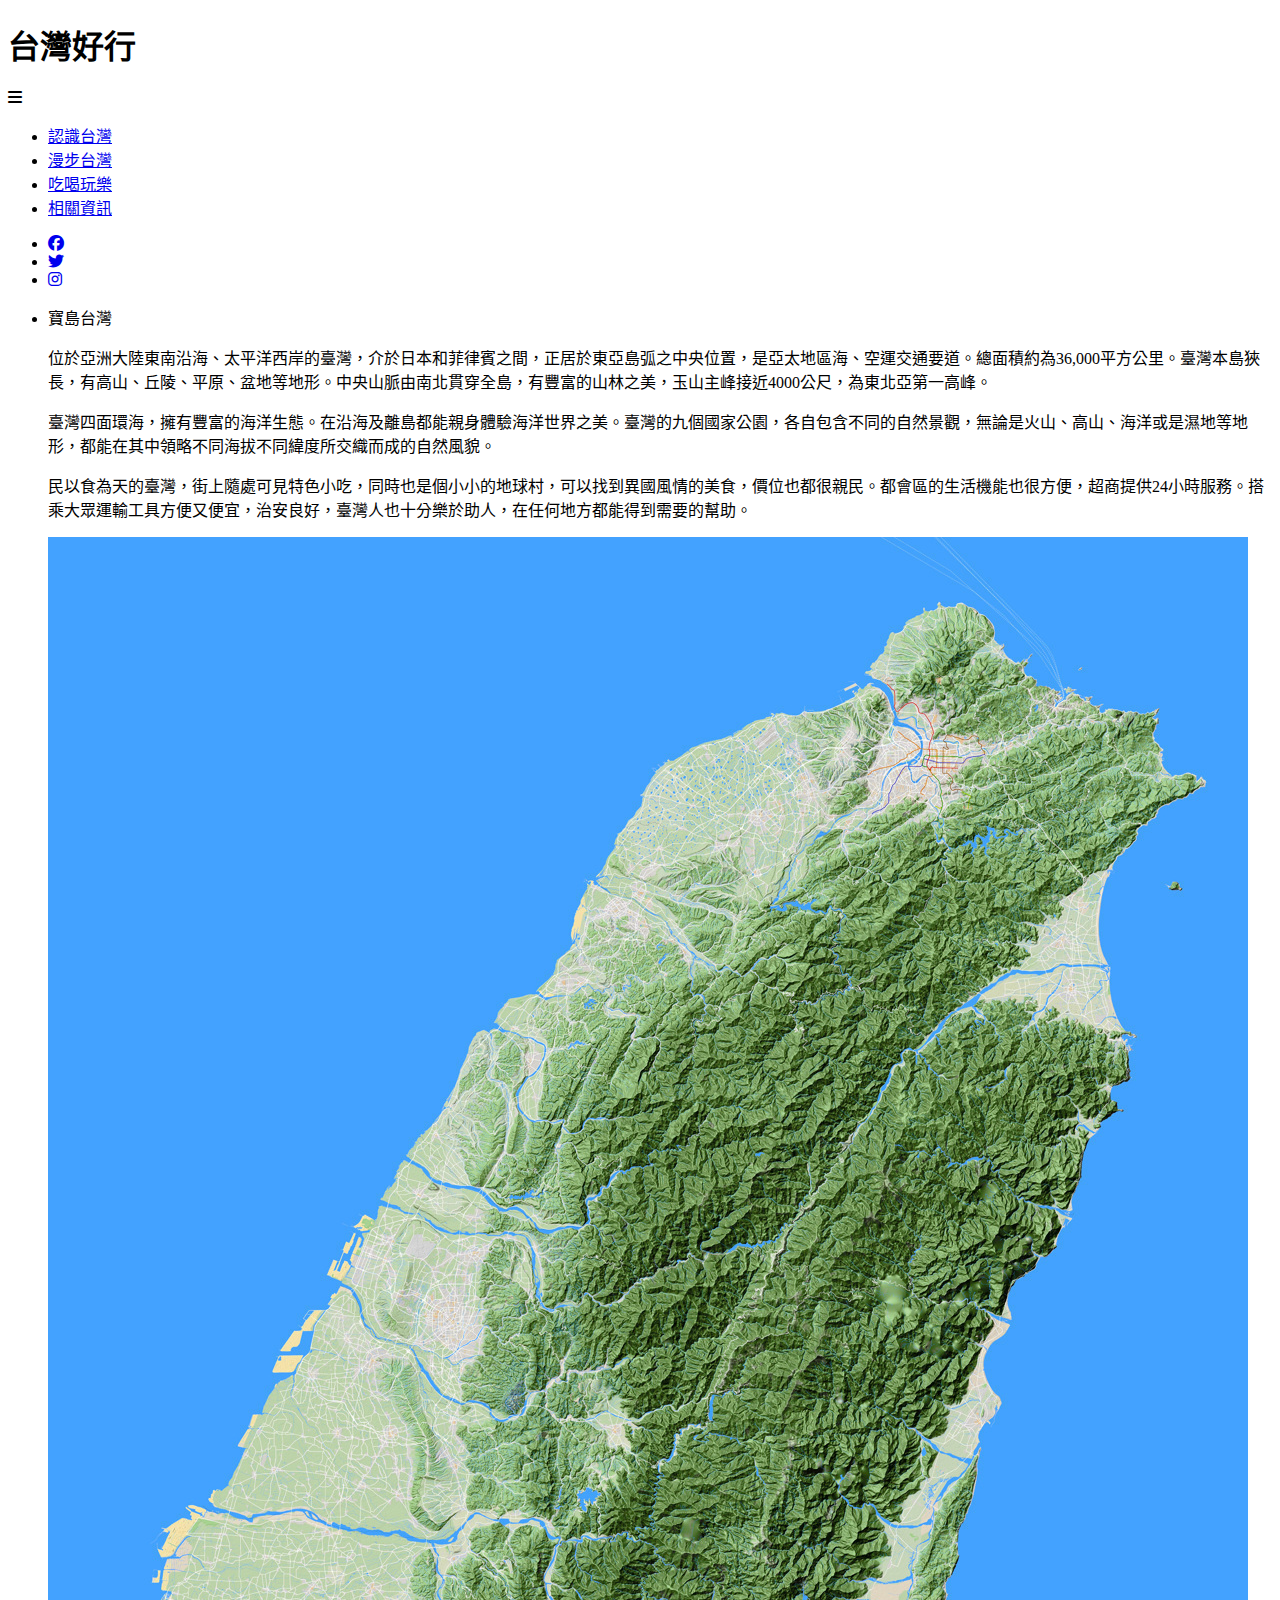
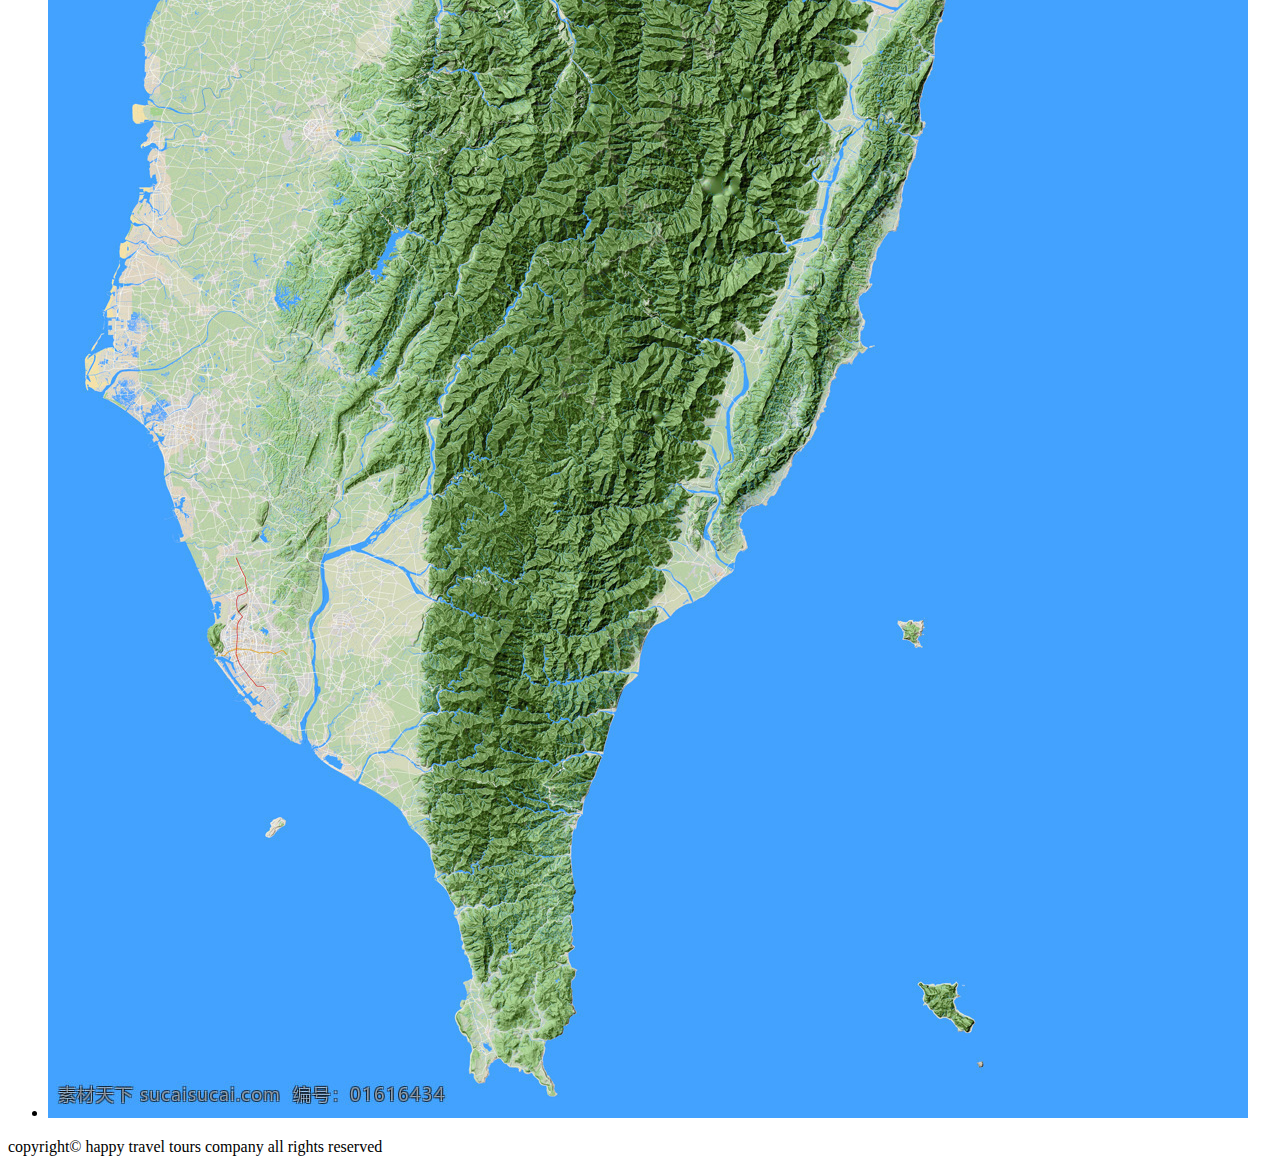
==== index.html @ ecb9a021 "commit" ====
<!DOCTYPE html>
<html lang="zh-TW">
<head>
    <meta charset="UTF-8">
    <link rel="stylesheet" href="https://cdnjs.cloudflare.com/ajax/libs/font-awesome/6.6.0/css/all.min.css"/> 
    <meta name="viewport" content="width=device-width, initial-scale=1.0"/>
    <link rel="stylesheet" href="./index.css"/>
    <title>台灣好行</title>
</head>
<body>
<!-- <div class="container">
    <div class="navbar-toggle" id="mobile-menu">
        <span class="bar"></span>
        <span class="bar"></span>
        <span class="bar"></span>
    </div> -->
    <nav>
        <h1 class="title">台灣好行</h1>
        <i class="fa-solid fa-bars"></i>
        <div class="navbar-toggle" id="mobile-menu">
        <!-- <span class="bar">認識台灣</span>
        <span class="bar">漫步台灣</span>
        <span class="bar">吃喝玩樂</span>
        <span class="bar">相關資訊</span> -->
        </div>
        <ul class="menu">
            <li><a href="./index.html">認識台灣</a></li>
            <li><a href="./trip.html">漫步台灣</a></li>
            <li><a href="./drinks&foods.html">吃喝玩樂</a></li>
            <li><a href="./more_informations.html">相關資訊</a></li>
        </ul> 
        <ul class="nav-icons">
            <li><a href="https://www.twitter.com" class="nav-icon">
                    <i class="fab fa-facebook"></i>
                </a>
            </li>
            <li><a href="https://www.twitter.com" class="nav-icon">
                    <i class="fab fa-twitter"></i>
                </a>
            </li>
            <li><a href="https://www.instagram.com" class="nav-icon">
                <i class="fa-brands fa-instagram"></i>
                </a>
            </li>
        </ul>
    </nav>
    <main class="text_box">
        <section class="index-container">
            <ul class="index-list">
                <li class="index-item">
                    <span class="index-title">寶島台灣</span>                    
                    <p class="index-text">位於亞洲大陸東南沿海、太平洋西岸的臺灣，介於日本和菲律賓之間，正居於東亞島弧之中央位置，是亞太地區海、空運交通要道。總面積約為36,000平方公里。臺灣本島狹長，有高山、丘陵、平原、盆地等地形。中央山脈由南北貫穿全島，有豐富的山林之美，玉山主峰接近4000公尺，為東北亞第一高峰。
                    <p class="index-text">臺灣四面環海，擁有豐富的海洋生態。在沿海及離島都能親身體驗海洋世界之美。臺灣的九個國家公園，各自包含不同的自然景觀，無論是火山、高山、海洋或是濕地等地形，都能在其中領略不同海拔不同緯度所交織而成的自然風貌。
                    <p class="index-text">民以食為天的臺灣，街上隨處可見特色小吃，同時也是個小小的地球村，可以找到異國風情的美食，價位也都很親民。都會區的生活機能也很方便，超商提供24小時服務。搭乘大眾運輸工具方便又便宜，治安良好，臺灣人也十分樂於助人，在任何地方都能得到需要的幫助。
                    </p>
                </li>
                <li class="index-photos">
                    <img alt="" class="index-photo" src="./images/taiwan.jpg" title="index-photo"/>
                </li>
                <!-- <li class="no2">
                    <!-- <span class="box_title"></span>
                    <img alt="" class="box_photos" src="" title="">
                    <p class="p_box">         
                    </p>
                </li>
                <li class="no3">
                    <span class="box_title"></span>
                    <img alt="" class="box_photos" src="" title="">
                    <p class="p_box">   
                    </p>
                </li>
                <li class="no4">
                    <span class="box_title"></span>
                    <img alt="" class="box_photos" src="" title="">
                    <p class="p_box">
                    </p>
                </li>
                <li class="no5">
                    <span class="box_title"></span>
                    <img alt="" class="box_photos" src="" title="">
                    <p class="p_box">
                    </p>
                </li>
                <li class="no6">
                    <span class="box_title"></span>
                    <img alt="" class="box_photos" src="" title="">
                    <p class="p_box">
                    </p>
                </li> -->
            </ul>
        </section>
    </main>
</div>
<script src="./index.js"></script>
</body>
<!-- <footer>
    <a class="button" href="./index.html">回到頁首</a>
    <p>歡迎提供意見</p>
</footer> -->
<footer class="section footer">
    <!-- <ul class="footer-links">
        <li>
            <a href="#home" class="footer-link">home</a>
        </li>
        <li>
            <a href="#about" class="footer-link">about</a>
        </li>
        <li>
            <a href="#services" class="footer-link">services</a>
        </li>
        <li>
            <a href="#tours" class="footer-link">tours</a>
    </ul> -->
    <!-- <ul class="footer-icons">
        <li>
            <a href="https://www.facebook.com" class="footer-icon">
                <i class="fab fa-facebook"></i>
            </a>
        </li>
        <li>
            <a href="https://www.twitter.com" class="footer-icon">
                <i class="fab fa-twitter"></i>
            </a>
        </li>
        <li>
            <a href="https://www.instagram.com" class="footer-icon">
                <i class="fa-brands fa-instagram"></i>
            </a>
        </li>
    </ul> -->
    <p class="copyright">copyright&copy; happy travel tours company <span id="date"></span>
        all rights reserved</p>
</footer>
</html>
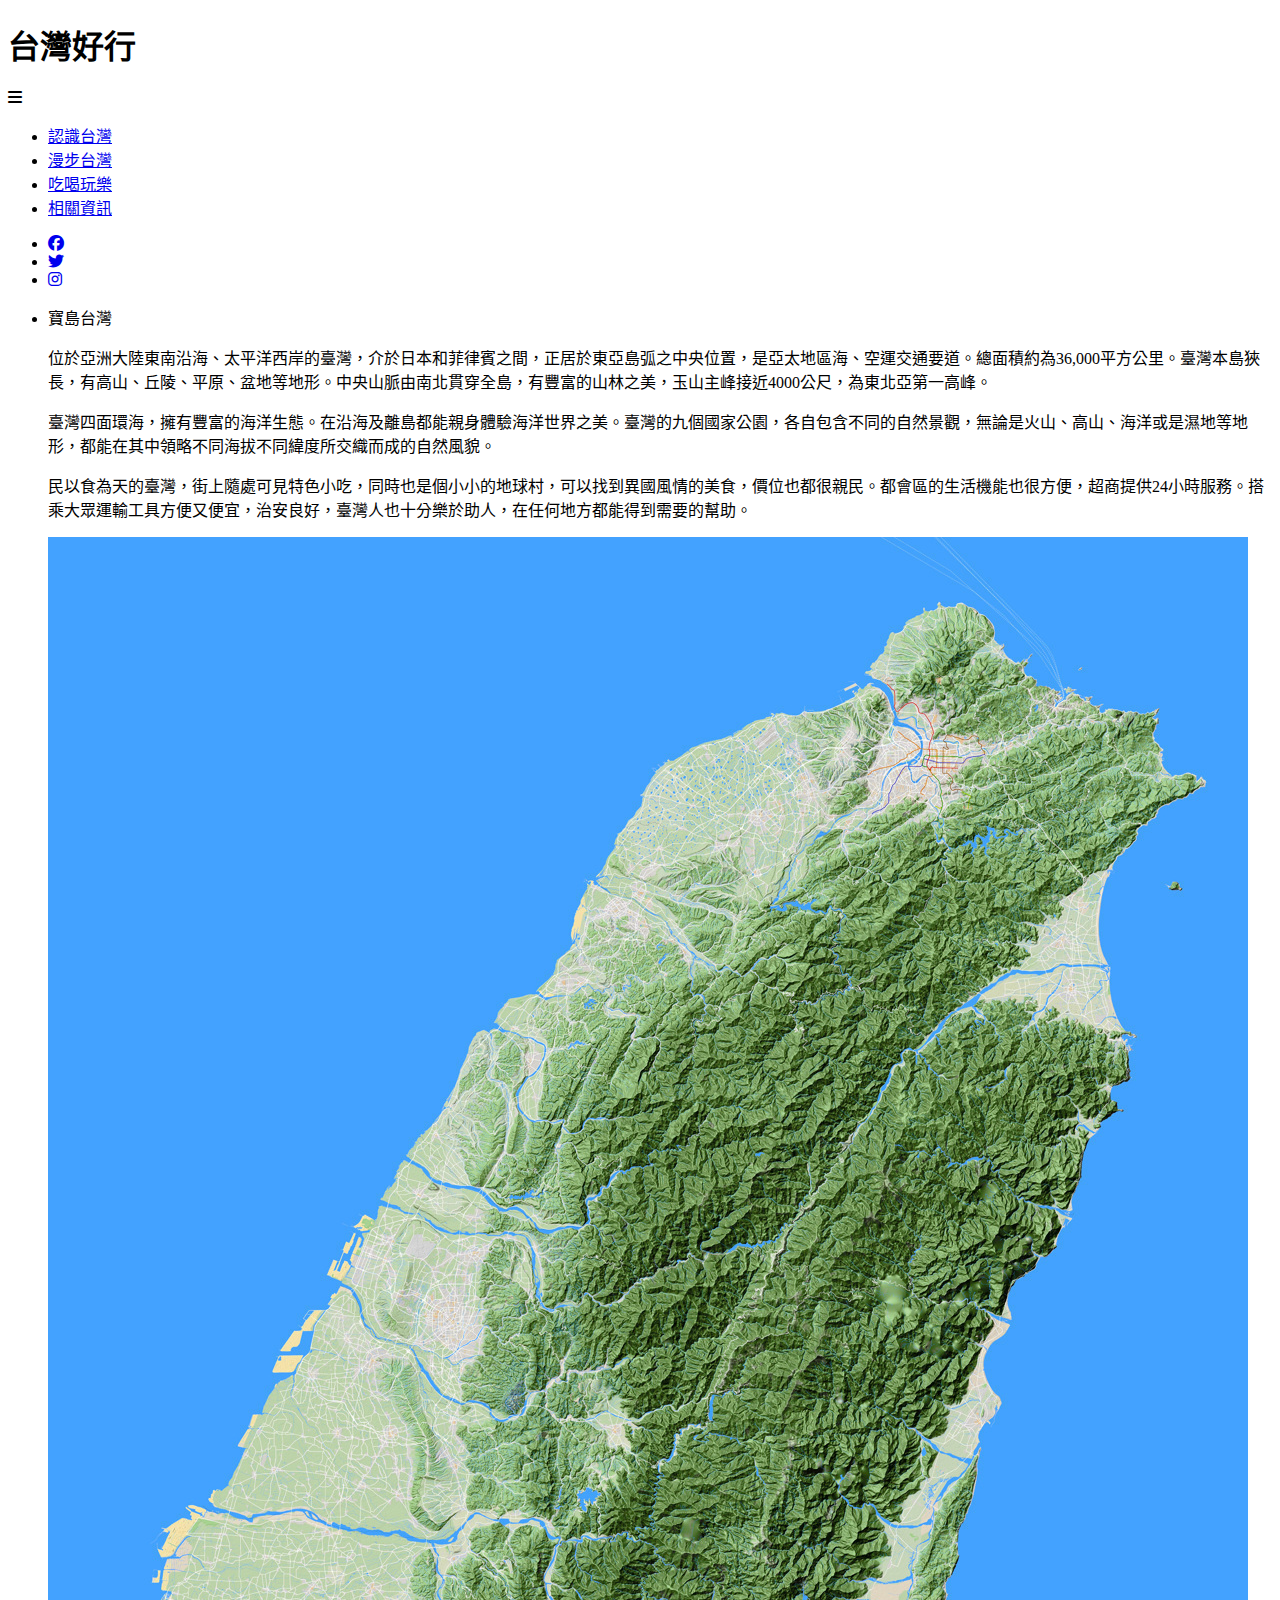
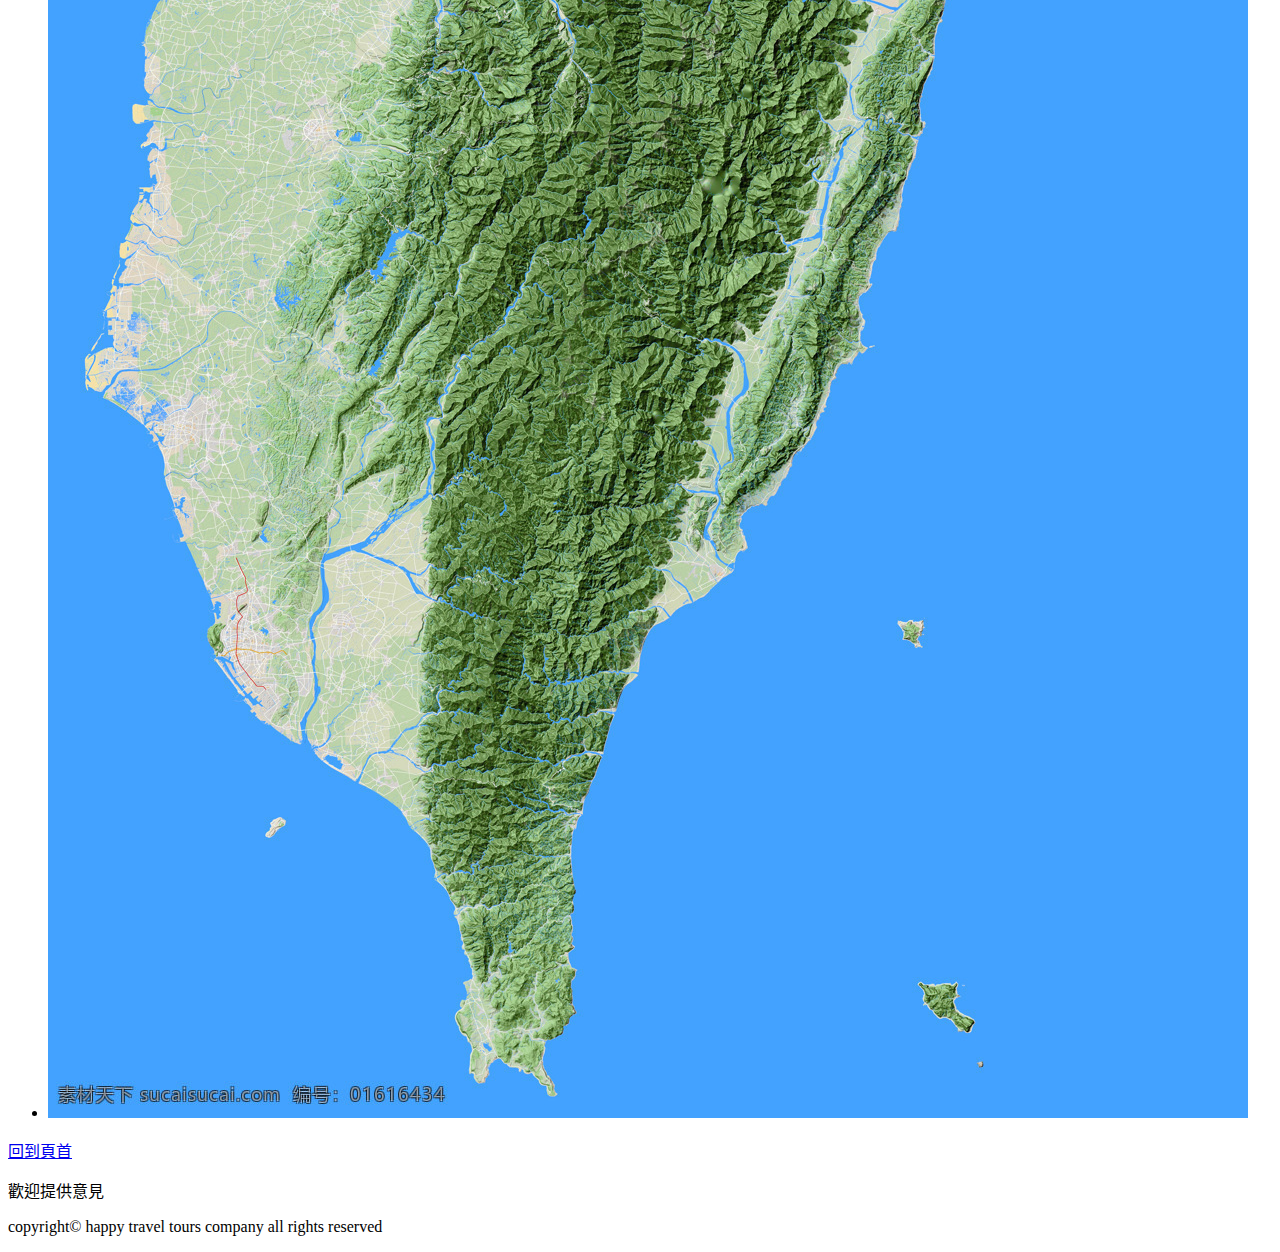
==== commit 606da1c6: "update food and drinks" ====
--- a/index.html
+++ b/index.html
@@ -57,7 +57,6 @@
                 <li class="index-photos">
                     <img alt="" class="index-photo" src="./images/taiwan.jpg" title="index-photo"/>
                 </li>
-                <!-- <li class="no2">
                     <!-- <span class="box_title"></span>
                     <img alt="" class="box_photos" src="" title="">
                     <p class="p_box">         
@@ -91,12 +90,11 @@
         </section>
     </main>
 </div>
-<script src="./index.js"></script>
 </body>
-<!-- <footer>
+<footer>
     <a class="button" href="./index.html">回到頁首</a>
     <p>歡迎提供意見</p>
-</footer> -->
+</footer>
 <footer class="section footer">
     <!-- <ul class="footer-links">
         <li>
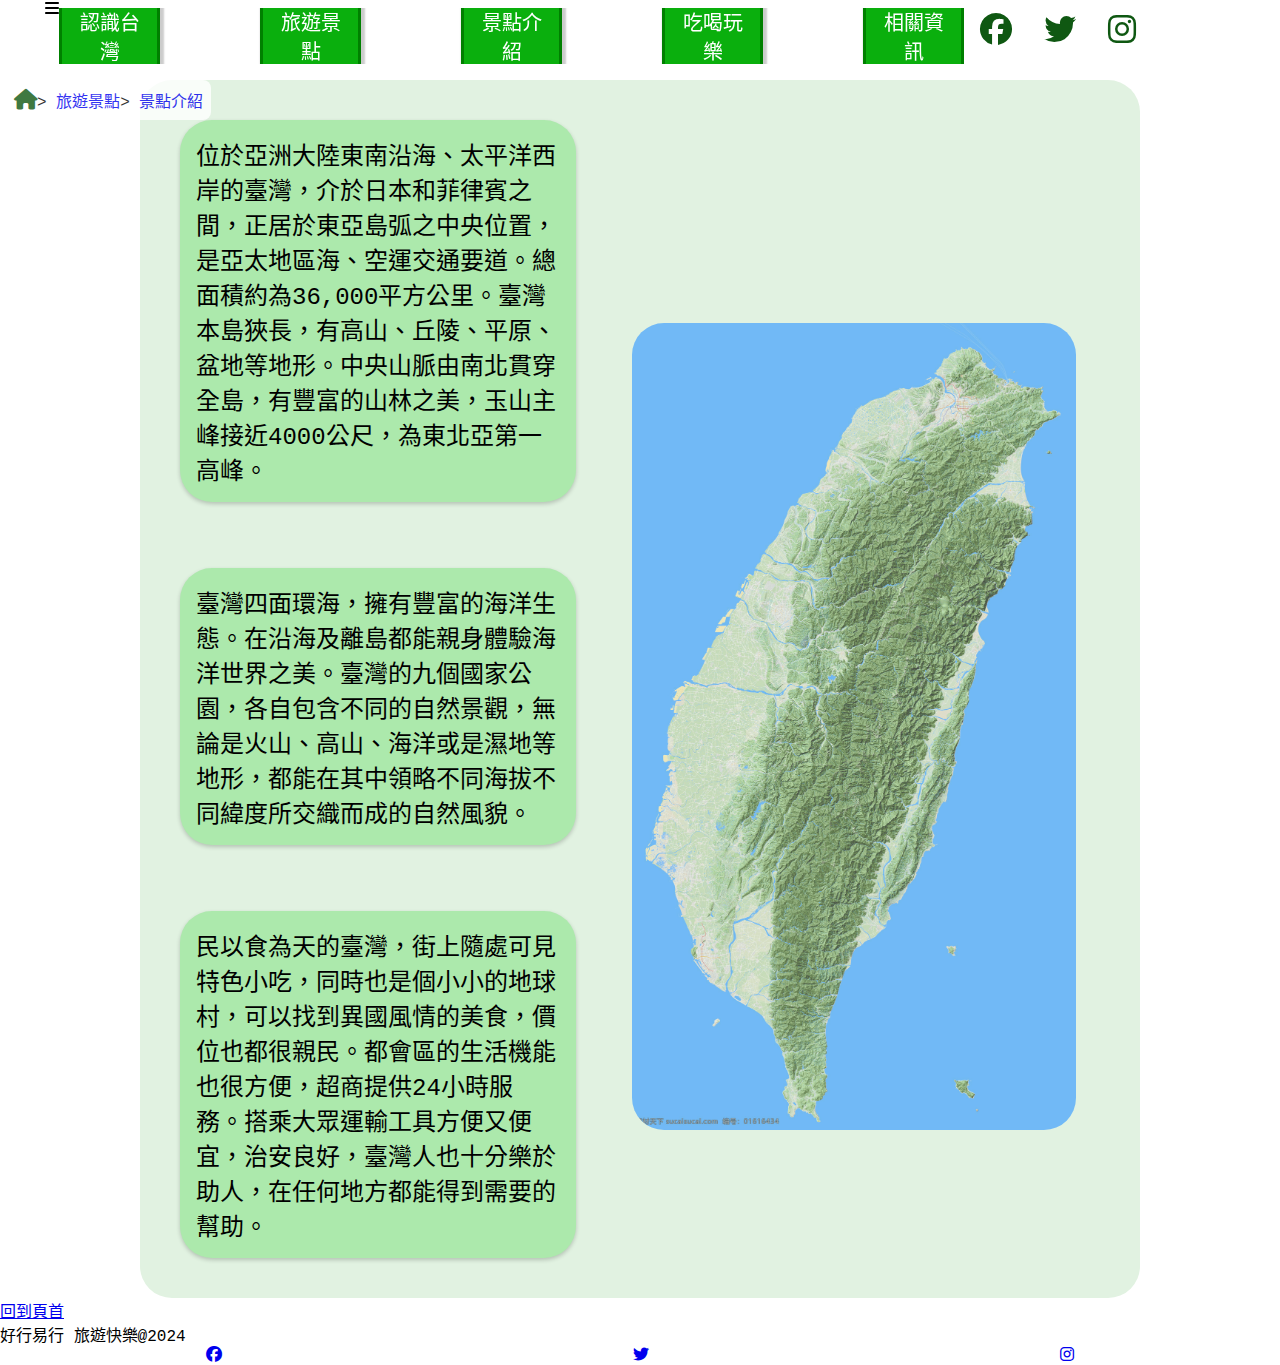
==== commit 9fb68202: "del old index.html and change home.html to index.html" ====
--- a/index.html
+++ b/index.html
@@ -4,12 +4,23 @@
     <meta charset="UTF-8">
     <link rel="stylesheet" href="https://cdnjs.cloudflare.com/ajax/libs/font-awesome/6.6.0/css/all.min.css"/> 
     <meta name="viewport" content="width=device-width, initial-scale=1.0"/>
-    <link rel="stylesheet" href="./index.css"/>
+    <link rel="stylesheet" href="./styles.css"/>
     <title>台灣好行</title>
 </head>
 <body>
-<!-- <div class="container">
-    <div class="navbar-toggle" id="mobile-menu">
+    <div class="small-nav">
+        <ul class="breadcrumb">
+            <a href="./home.html"><i class="fa-solid fa-house"></i></a>
+            <li class="breadcrumb-item">
+                <a href="./trip-info.html">旅遊景點</a>
+            </li>
+            <li class="breadcrumb-item">
+                <a href="./trip.html">景點介紹</a>
+            </li>
+        </ul>
+        </div>
+<div class="container">
+    <!-- <div class="navbar-toggle" id="mobile-menu">
         <span class="bar"></span>
         <span class="bar"></span>
         <span class="bar"></span>
@@ -17,15 +28,16 @@
     <nav>
         <h1 class="title">台灣好行</h1>
         <i class="fa-solid fa-bars"></i>
-        <div class="navbar-toggle" id="mobile-menu">
-        <!-- <span class="bar">認識台灣</span>
+        <!-- <div class="navbar-toggle" id="mobile-menu">
+        <span class="bar">認識台灣</span>
         <span class="bar">漫步台灣</span>
         <span class="bar">吃喝玩樂</span>
-        <span class="bar">相關資訊</span> -->
-        </div>
+        <span class="bar">相關資訊</span>
+        </div> -->
         <ul class="menu">
-            <li><a href="./index.html">認識台灣</a></li>
-            <li><a href="./trip.html">漫步台灣</a></li>
+            <li><a href="./home.html">認識台灣</a></li>
+            <li><a href="./trip-info.html">旅遊景點</a></li>
+            <li><a href="./trip.html">景點介紹</a></li>
             <li><a href="./drinks&foods.html">吃喝玩樂</a></li>
             <li><a href="./more_informations.html">相關資訊</a></li>
         </ul> 
@@ -48,68 +60,23 @@
         <section class="index-container">
             <ul class="index-list">
                 <li class="index-item">
-                    <span class="index-title">寶島台灣</span>                    
-                    <p class="index-text">位於亞洲大陸東南沿海、太平洋西岸的臺灣，介於日本和菲律賓之間，正居於東亞島弧之中央位置，是亞太地區海、空運交通要道。總面積約為36,000平方公里。臺灣本島狹長，有高山、丘陵、平原、盆地等地形。中央山脈由南北貫穿全島，有豐富的山林之美，玉山主峰接近4000公尺，為東北亞第一高峰。
-                    <p class="index-text">臺灣四面環海，擁有豐富的海洋生態。在沿海及離島都能親身體驗海洋世界之美。臺灣的九個國家公園，各自包含不同的自然景觀，無論是火山、高山、海洋或是濕地等地形，都能在其中領略不同海拔不同緯度所交織而成的自然風貌。
+                    <!-- <span class="index-title">寶島台灣</span>      -->
+                    <p class="index-text">位於亞洲大陸東南沿海、太平洋西岸的臺灣，介於日本和菲律賓之間，正居於東亞島弧之中央位置，是亞太地區海、空運交通要道。總面積約為36,000平方公里。臺灣本島狹長，有高山、丘陵、平原、盆地等地形。中央山脈由南北貫穿全島，有豐富的山林之美，玉山主峰接近4000公尺，為東北亞第一高峰。</p><br>
+                    <p class="index-text">臺灣四面環海，擁有豐富的海洋生態。在沿海及離島都能親身體驗海洋世界之美。臺灣的九個國家公園，各自包含不同的自然景觀，無論是火山、高山、海洋或是濕地等地形，都能在其中領略不同海拔不同緯度所交織而成的自然風貌。</p><br>
                     <p class="index-text">民以食為天的臺灣，街上隨處可見特色小吃，同時也是個小小的地球村，可以找到異國風情的美食，價位也都很親民。都會區的生活機能也很方便，超商提供24小時服務。搭乘大眾運輸工具方便又便宜，治安良好，臺灣人也十分樂於助人，在任何地方都能得到需要的幫助。
                     </p>
                 </li>
                 <li class="index-photos">
-                    <img alt="" class="index-photo" src="./images/taiwan.jpg" title="index-photo"/>
+                        <img src="./images/taiwan.jpg" alt="index-photo" class="index-photo">
                 </li>
-                    <!-- <span class="box_title"></span>
-                    <img alt="" class="box_photos" src="" title="">
-                    <p class="p_box">         
-                    </p>
-                </li>
-                <li class="no3">
-                    <span class="box_title"></span>
-                    <img alt="" class="box_photos" src="" title="">
-                    <p class="p_box">   
-                    </p>
-                </li>
-                <li class="no4">
-                    <span class="box_title"></span>
-                    <img alt="" class="box_photos" src="" title="">
-                    <p class="p_box">
-                    </p>
-                </li>
-                <li class="no5">
-                    <span class="box_title"></span>
-                    <img alt="" class="box_photos" src="" title="">
-                    <p class="p_box">
-                    </p>
-                </li>
-                <li class="no6">
-                    <span class="box_title"></span>
-                    <img alt="" class="box_photos" src="" title="">
-                    <p class="p_box">
-                    </p>
-                </li> -->
             </ul>
         </section>
     </main>
 </div>
-</body>
 <footer>
-    <a class="button" href="./index.html">回到頁首</a>
-    <p>歡迎提供意見</p>
-</footer>
-<footer class="section footer">
-    <!-- <ul class="footer-links">
-        <li>
-            <a href="#home" class="footer-link">home</a>
-        </li>
-        <li>
-            <a href="#about" class="footer-link">about</a>
-        </li>
-        <li>
-            <a href="#services" class="footer-link">services</a>
-        </li>
-        <li>
-            <a href="#tours" class="footer-link">tours</a>
-    </ul> -->
-    <!-- <ul class="footer-icons">
+    <a class="button" href="./home.html">回到頁首</a>
+    <p>好行易行 旅遊快樂@2024</p>
+    <ul class="footer-icons">
         <li>
             <a href="https://www.facebook.com" class="footer-icon">
                 <i class="fab fa-facebook"></i>
@@ -125,8 +92,7 @@
                 <i class="fa-brands fa-instagram"></i>
             </a>
         </li>
-    </ul> -->
-    <p class="copyright">copyright&copy; happy travel tours company <span id="date"></span>
-        all rights reserved</p>
+    </ul>
 </footer>
+</body>
 </html>--- a/styles.css
+++ b/styles.css
@@ -0,0 +1,560 @@
+:root{
+    /* theme */
+        /* light shade */
+            --clr-primary-1:#d9ffd9;
+            --clr-primary-2:#7df87f;
+            --clr-primary-3:#3eea41;
+            --clr-primary-4:#0aaf0d;
+            /* main color */
+            --clr-primary-5:#0aaf0d;
+            /* dark shade */
+            --clr-primary-6: #13c316;
+            --clr-primary-7: #0c890f;
+            --clr-primary-8: #0f6c11;
+            --clr-primary-9 :#0f5812;
+            --clr-primary-10:#023105;
+            --visited-link-color: purple;
+            --visited-link-color: rgb(201, 9, 201);
+            /* control text */
+            --spacing: 0.25rem;
+}
+
+* {
+    padding: 0;
+    margin: 0 auto;
+    box-sizing: border-box;
+    font-family: 'Courier New', Courier, monospace;
+    /* border:3px solid darkred; */
+}
+
+body {
+    padding-top: 5rem;
+    background-image: url(https://pic.616pic.com/bg_w1180/00/00/44/AWmPutVSXZ.jpg!/fw/1120);
+    background-size: cover;
+    background-position: center;
+    background-attachment: fixed;
+}
+
+.container {
+    max-width: 1200px;
+}
+
+h1{
+    /* display:inline-block; */
+    width:4rem;
+    font-size: 1rem;
+    /* text-align: center; */
+    padding:5px 0 0 0;
+    /* display:inline-table; */
+    /* padding-right: 100px;
+    padding-left: 100px; */
+    /* border-radius: 10px; */
+}
+
+nav {
+    /* background: rgb(239, 166, 239); */
+    background-image: url(https://ppt-cdn.hrxz.com/d/file/04201910/1-150H4154K0m3h2y0uejy0139634.jpg);
+    background-repeat: repeat-x;
+    display: flex;
+    position: fixed;
+    width: 100%;
+    height:4rem;
+    top: 0;
+    left:0;
+    z-index: 1000;
+}
+
+.nav-links {
+    /* display: flex; */
+    margin-right: 8rem;
+    align-items: center;
+    text-decoration: none;
+    list-style-type: none;
+    
+}
+
+.nav-link {
+    margin: 1rem;
+    color: var(--clr-primary-9);
+    text-align: center;
+    justify-content: center;
+    align-items: center;
+}
+
+.nav-link:hover {
+    color: var(--clr-primary-5);
+}
+
+.logo {
+    font-size: 2rem;
+    color: var(--clr-primary-9);
+}
+
+.nav-icons{
+font-size: 2rem;
+display:flex;
+margin-right: 8rem;
+align-items: center;
+text-decoration: none;
+list-style-type: none;
+}
+.nav-icon{
+    margin:1rem;
+    color:var(--clr-primary-9);
+}
+.nav-icon:hover{
+    color:var(--clr-primary-5);
+}
+
+@media screen and (max-width: 992px) {
+    .menu {
+        flex-direction: column;
+    }
+    
+    .menu li{
+        font-size: 0.5rem;
+    }
+
+    .mobile-menu {
+        display: active;
+}
+}
+.menu {
+    margin-top: 8px;
+    list-style-type: none;
+    display: flex;
+    align-content: space-between;
+    width: 100%; 
+    overflow: hidden;
+    gap: 100px;
+    text-align: center;
+    justify-content: center;
+    align-items: center;
+}
+
+.menu a {
+    display: block;
+    font-size: 20px;
+    text-decoration: none;
+    padding: 10px;
+    background-color:var(--clr-primary-5);
+    color: white;
+    border-radius: 10px;
+    box-shadow: 2px 2px 2px 2px rgba(0, 0, 0, 0.2);
+    border: 3px green solid;
+}
+
+.menu a:hover {
+    background:var(white);
+    border: 3px var(--clr-primary-9) dotted;
+    color:black;
+    box-shadow: 2px 2px 2px 1px rgba(0, 0, 0, 0.2);
+}
+/* index */
+.index-title{
+    font-size: 2rem;
+    display: flex;
+    align-items: center;
+    justify-content: center;
+    text-align: center;
+    font-weight: bold;
+    color:black;
+}
+
+.index-photo{
+    margin-top: 5rem;
+    max-width: 100%;
+    border-radius: 90px;
+    opacity: 0.7;
+    filter: blur(0.5px);
+}
+
+.index-text{
+    font-size: 1.5rem;
+    box-shadow: 0 2px 4px rgba(0, 0, 0, 0.2);
+    background: rgb(223, 247, 188);
+    border-radius: 1rem;
+    margin:1.5rem 1.5rem;
+    padding: 1rem;
+
+}
+
+.index-list{
+    display:grid;
+    grid-template-columns: 1fr 1fr;
+    grid-gap: 1rem;
+    list-style: none;
+    padding: 0;
+    margin: 0;
+}
+
+.logo1{
+        /*position:relative;
+        */position:fixed;
+        background-color: yellow;
+        background-image: url();
+        width:4rem;
+        height: 4rem;
+        border-radius: 2rem;
+        box-shadow: 0 0 10px rgba(0,0,0,0.3);
+        z-index:9999;
+        margin-left: 4em;
+}
+
+h1{
+color:transparent;
+}
+
+/* drinks&foods */
+.drinks-foods-containers {
+    max-width: 1100px;
+    margin: 0 auto;
+    padding: 70px 60px;
+    /*background-color: rgba(231, 237, 122, 0.8);
+    /* border: var(--clr-primary-8) 3px solid; */
+    border-radius: 10px;
+}
+
+.drinks-foods-containers::before{
+    content: '';
+    position: absolute;
+    top: 0;
+    left: 0;
+    width: 100%;
+    height: 100%;
+    background-image: url(./images/bg-chingtienkang.jpg);
+    box-shadow: 2px 2px 2px 2px rgba(0, 0, 0, 0.2);
+    background-size: cover;
+    background-repeat: repeat-y;
+    backdrop-filter: blur(10px);
+    z-index: 1;
+    opacity: 0.4;
+}
+.drink-foods-container {
+    position: relative;
+    display: grid;
+    grid-template-columns: repeat(auto-fit, minmax(300px, 1fr));
+    gap: 20px;
+    z-index: 2;
+}
+
+.drink-foods-container li {
+    background-color: rgb(234, 248, 214);
+    padding: 20px;
+    border-radius: 20px;
+    text-align: center;
+}
+
+.box_photos {
+    border-radius: 10px;
+    max-width: 50%;
+    border-radius: 10px;
+    margin-bottom: 15px;
+    box-shadow: 2px 2px 2px 2px rgba(0, 0, 0, 0.2);
+}
+
+.box_title{
+    font-size: 1.6rem;
+    font-weight: bold;
+    background-color: var(--clr-primary-3);
+    border-radius: 30px;
+    padding: 10px;
+    margin-bottom: 15px;
+    box-shadow: 2px 2px 2px 2px rgba(0, 0, 0, 0.2);
+    display:inline-block;
+    justify-content: center;
+    align-items: center;
+}
+
+.no1,.no2,.no3,.no4,.no5,p{
+    p {
+        font-size: 1.2rem;
+        line-height: 1.6;
+        text-align: left;
+        padding:2rem;
+    }
+}
+.no1,.no2,.no3,.no4,.no5{
+    margin:1rem;
+    box-shadow: 3px 3px 10px 0px rgba(0, 0, 0, 0.2);
+}
+
+.items{
+    text-align: center;
+}
+/* breadcrumb */
+.small-nav{
+    margin-left:6px;
+}
+.fa-house{
+    color:var(--clr-primary-9);
+    font-size:1.3rem;
+}
+.breadcrumb-item::before{
+    content:">";
+}
+
+.breadcrumb{
+    display:flex;
+    align-items: center;
+    background-color: white;
+    margin: 0;
+    padding:0.5rem;
+    position: fixed;
+    border-radius: 0.5rem;
+    opacity: 0.8;
+    z-index: 1000;
+}
+
+.breadcrumb a{
+    text-decoration: none;
+}
+
+.breadcrumb a:hover{
+    background-color: #c62ded;
+    background-color: #3eea41;
+    border-radius: 0.6rem;
+    transition: 1s ease-in-out;
+    -webkit-box-reflect: below 1rem linear-gradient(to bottom, rgba(0,0,0,0.0), rgba(0,0,0,0.4));
+}
+
+.breadcrumb a:visited {
+    color:var(--visited-link-color);
+}
+
+@media screen and (max-width: 768px) {
+    .fa-house,.breadcrumb,h1{
+        display:none;
+    }
+}
+
+.section footer{
+    font-size: 1rem;
+    text-align: center;
+    background-color: var(--clr-primary-1);
+}
+.footer-icons{
+    display:flex;
+    justify-content: center;
+    align-items: center;
+    text-decoration: none;
+    list-style-type: none;
+}
+/* global css above */
+
+/* home.html */
+.text_box{
+    width:1000px;
+}
+
+.index-container{
+    display:flex;
+    justify-content: space-between;
+    background-color: #e1f2e1;
+    border-radius: 2rem;
+}
+
+.index-list {
+    display: flex;
+    align-items: center;
+    justify-content: space-between;
+    list-style: none;
+    padding: 0;
+    margin: 0;
+}
+
+.index-item {
+    flex: 1; 
+    margin:1rem;
+}
+
+.index-photos {
+    flex: 1; 
+    text-align: center;
+    margin-right:4rem;
+}
+.index-photo {
+    max-width: 100%; 
+    height: auto;
+    border-radius: 2rem;
+    opacity: 0.7;
+    filter: blur(0.5px);
+}
+
+.index-text{
+    padding: 1rem;
+    border-radius: 2rem;
+    background-color: #ace9ac;
+}
+
+.index-text p::before{
+    content: "  ";
+}
+
+/* trip */
+.grid-container {
+    background-color: white;
+    display: grid;
+    grid-template-columns: repeat(3, 1fr);
+    gap: 0.3rem;
+    border:solid 0.3rem white;
+    border-radius: 2rem;
+    /* justify-content: center; */
+    /* margin:8rem; */
+    overflow: hidden;
+    box-shadow: 0 0 0 0.2 black;
+    
+}
+
+.grid-item {
+    width: 100%;
+    height: 100%;
+    display: flex;
+    justify-content: center;
+    align-items: center;
+    overflow: hidden;
+    position: relative;
+}
+
+.grid-item img {
+    width: 100%;
+    height: 100%;
+    object-fit: cover;
+    transition: transform 0.3s ease;
+    opacity: 0.7;
+}
+
+.grid-item:hover img {
+    transform: scale(1.1);
+    opacity: 1.0;
+}
+
+.empty-top{
+    /* background-color: #a0e6a2; */
+    background-color: var(--clr-primary-4);
+}
+.empty-middle{
+    background-color: var(--clr-primary-4);
+}
+.empty-bottom{
+    background-color: var(--clr-primary-4);
+}
+.sodoku-text{
+    font-size: 1.3rem;
+    text-align: center;
+    justify-content: center;
+    align-items: center;
+    color: white;
+    font-weight: bold;
+}
+
+.sodoku-text-special{
+    color:white;
+    font-size: 1.5rem;
+    font-weight: bold;
+    text-align: center;
+    justify-content: center;
+    align-items: center;
+    -webkit-box-reflect: below 0.1rem linear-gradient(to bottom, rgba(0,0,0,0.0), rgba(0,0,0,0.3));
+}
+.speacial-container{
+    width:100%;
+    background-image: url(./images/bg-star.gif);
+    z-index: 800;
+}
+
+@media(max-width: 768px){
+    .grid-container {
+        grid-template-columns: repeat(1, 1fr);
+    }
+    .trip-item {
+        flex-direction: column;
+}
+}
+/* trip-info */
+/* trip below*/
+/* 由九份->花蓮->高雄佛光山->嘉義阿里山 */
+.trips-container {
+    margin-top: 2.8rem;
+    display: flex;
+    /* flex-wrap: wrap; */
+    justify-content: center;
+    align-items: center;
+    flex-direction: column;
+}
+.trip-item {
+    /* scroll-margin-top: 6rem;  */
+    display: flex;
+    flex-direction: row;
+    width: 100%;
+    margin-bottom: 4rem;
+    scroll-margin-top: 7rem;
+    font-size:1.1rem;
+    line-height: 1.5;
+}
+.trip-photos {
+    flex: 1;
+    background-color: #f0f0f0;
+    min-height: 4rem; 
+    padding: 1rem; 
+}
+.trip-photos img {
+    width: 100%;
+    height: auto;
+    display: flex;
+    justify-items: center;
+    align-items: center;
+}
+.text-box {
+    flex: 1;
+    background-color: #d5eb9e;
+    min-height: 100px; 
+    padding: 10px;
+}
+
+ul{
+    list-style-type: none;
+}
+@media (max-width: 768px) {
+    .trip-item {
+        flex-direction: column;
+    }
+}
+
+/* more_informations */
+.information-box {
+    max-width:800px;
+}
+.information-box li {
+    background-color: rgb(234, 248, 214);
+    padding: 1rem;
+    box-shadow: 3px 3px 10px 0px rgba(0, 0, 0, 0.2);
+    border-radius: 20px;
+    margin:1rem;
+}
+
+.information-item {
+    display: flex;
+    flex-direction: column;
+    font-size:1.2rem;
+    line-height: 1.6;
+    padding:0.5rem;
+    margin:0.5rem;    /* align-items: center; */
+}
+
+.information_photos {
+    max-height: 300px;
+    max-width: 100%;
+    margin:10px;
+    box-shadow: 2px 2px 2px 2px rgba(0, 0, 0, 0.2);
+    /*border:transparent 3px;
+    */border-radius:1rem;
+}
+
+.information-title{
+    background-color: #8cde8e;
+    font-size: 1.5rem;
+    padding:0.5rem 0.5rem 0.5rem 0.5rem;
+    border-radius: 1rem;
+    margin-bottom: 1rem;
+}
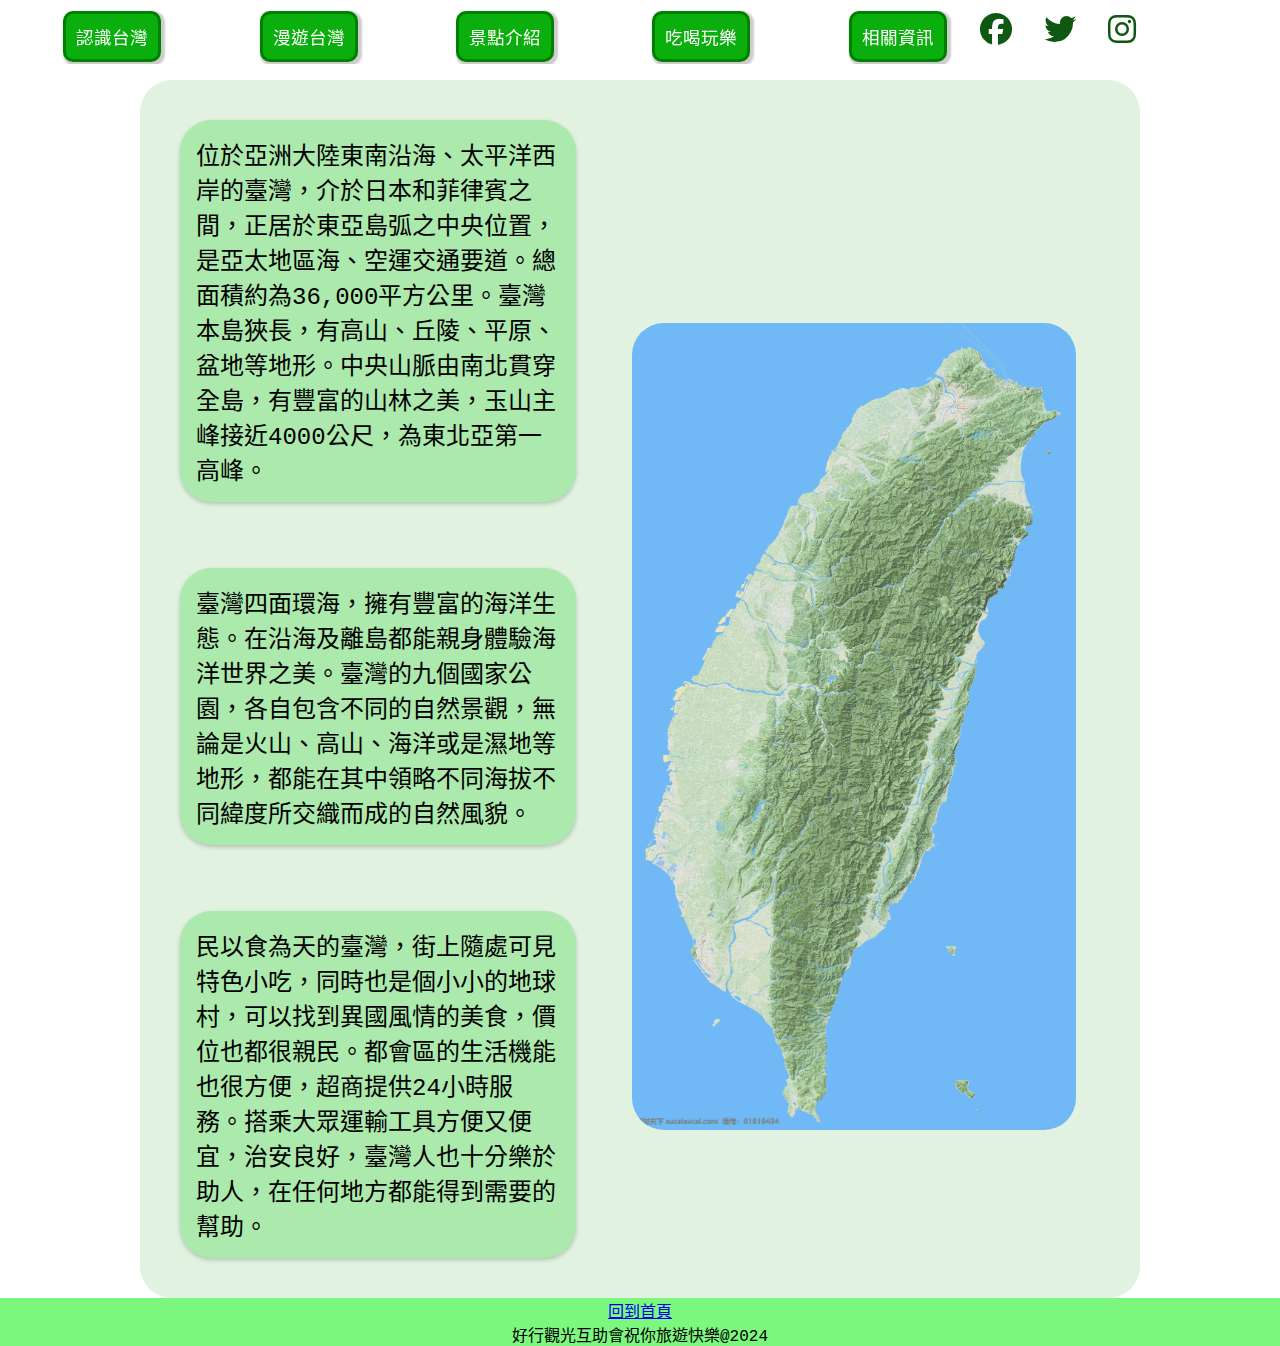
==== commit 84399d63: "final version navbar and footer fix" ====
--- a/index.html
+++ b/index.html
@@ -8,35 +8,20 @@
     <title>台灣好行</title>
 </head>
 <body>
-    <div class="small-nav">
-        <ul class="breadcrumb">
-            <a href="./home.html"><i class="fa-solid fa-house"></i></a>
-            <li class="breadcrumb-item">
-                <a href="./trip-info.html">旅遊景點</a>
-            </li>
-            <li class="breadcrumb-item">
-                <a href="./trip.html">景點介紹</a>
-            </li>
-        </ul>
-        </div>
 <div class="container">
-    <!-- <div class="navbar-toggle" id="mobile-menu">
-        <span class="bar"></span>
-        <span class="bar"></span>
-        <span class="bar"></span>
-    </div> -->
     <nav>
         <h1 class="title">台灣好行</h1>
-        <i class="fa-solid fa-bars"></i>
-        <!-- <div class="navbar-toggle" id="mobile-menu">
-        <span class="bar">認識台灣</span>
-        <span class="bar">漫步台灣</span>
-        <span class="bar">吃喝玩樂</span>
-        <span class="bar">相關資訊</span>
-        </div> -->
+        <!-- <i class="fa-solid fa-bars"></i> -->
         <ul class="menu">
-            <li><a href="./home.html">認識台灣</a></li>
-            <li><a href="./trip-info.html">旅遊景點</a></li>
+            <li><a href="./index.html">認識台灣</a></li>
+            <li><a href="./trip-info.html">漫遊台灣</a></li>
+            <li><a href="./trip.html">景點介紹</a></li>
+            <li><a href="./drinks&foods.html">吃喝玩樂</a></li>
+            <li><a href="./more_informations.html">相關資訊</a></li>
+        </ul> 
+        <ul class="mobile-menu">
+            <li><a href="./index.html">認識台灣</a></li>
+            <li><a href="./trip-info.html">漫遊台灣</a></li>
             <li><a href="./trip.html">景點介紹</a></li>
             <li><a href="./drinks&foods.html">吃喝玩樂</a></li>
             <li><a href="./more_informations.html">相關資訊</a></li>
@@ -74,25 +59,12 @@
     </main>
 </div>
 <footer>
-    <a class="button" href="./home.html">回到頁首</a>
-    <p>好行易行 旅遊快樂@2024</p>
-    <ul class="footer-icons">
-        <li>
-            <a href="https://www.facebook.com" class="footer-icon">
-                <i class="fab fa-facebook"></i>
-            </a>
-        </li>
-        <li>
-            <a href="https://www.twitter.com" class="footer-icon">
-                <i class="fab fa-twitter"></i>
-            </a>
-        </li>
-        <li>
-            <a href="https://www.instagram.com" class="footer-icon">
-                <i class="fa-brands fa-instagram"></i>
-            </a>
-        </li>
-    </ul>
+    <div class="back-home">
+    <a href="./index.html">回到首頁</a>
+    </div>
+    <div class="back-down">
+    <p>好行觀光互助會祝你旅遊快樂@2024</p>
+    </div>
 </footer>
 </body>
 </html>--- a/styles.css
+++ b/styles.css
@@ -27,6 +27,11 @@
     /* border:3px solid darkred; */
 }
 
+img {
+    max-width: 100%;
+    height: auto;
+}
+
 body {
     padding-top: 5rem;
     background-image: url(https://pic.616pic.com/bg_w1180/00/00/44/AWmPutVSXZ.jpg!/fw/1120);
@@ -106,19 +111,6 @@
     color:var(--clr-primary-5);
 }
 
-@media screen and (max-width: 992px) {
-    .menu {
-        flex-direction: column;
-    }
-    
-    .menu li{
-        font-size: 0.5rem;
-    }
-
-    .mobile-menu {
-        display: active;
-}
-}
 .menu {
     margin-top: 8px;
     list-style-type: none;
@@ -126,7 +118,7 @@
     align-content: space-between;
     width: 100%; 
     overflow: hidden;
-    gap: 100px;
+    gap: 4rem;
     text-align: center;
     justify-content: center;
     align-items: center;
@@ -134,7 +126,7 @@
 
 .menu a {
     display: block;
-    font-size: 20px;
+    font-size:1.1rem;
     text-decoration: none;
     padding: 10px;
     background-color:var(--clr-primary-5);
@@ -150,6 +142,59 @@
     color:black;
     box-shadow: 2px 2px 2px 1px rgba(0, 0, 0, 0.2);
 }
+
+
+.mobile-menu {
+    display: none;
+}
+
+@media screen and (max-width: 1024px) {
+    .menu {
+        flex-direction: column;
+        display: none;
+    }
+    
+    .mobile-menu {
+        display:inline-flex;
+        margin: auto;
+    }
+
+    .mobile-menu {
+        list-style-type: none;
+        display: flex;
+        align-content: space-between;
+        width: 100%; 
+        overflow: hidden;
+        text-align: center;
+        justify-content: center;
+        align-items: center;
+    }
+    
+    .mobile-menu a {
+        display: block;
+        font-size:1.1rem;
+        text-decoration: none;
+        align-content: space-between;
+        justify-content: center;
+        background-color:var(--clr-primary-5);
+        color: white;
+        border-radius: 5px;
+        box-shadow: 1px 1px 1px 0.5px rgba(0, 0, 0, 0.2);
+        border: 1px green solid;
+    }
+    
+    .mobile-menu a:hover {
+        background:var(white);
+        border: 1px var(--clr-primary-9) dotted;
+        color:black;
+        box-shadow: 1px 1px 1px 0.5px rgba(0, 0, 0, 0.2);
+    }
+    
+    .nav-icons {
+        display: none;
+    }
+}
+
 /* index */
 .index-title{
     font-size: 2rem;
@@ -205,6 +250,37 @@
 color:transparent;
 }
 
+.back-home{
+    display:flex;
+    background-color: var(--clr-primary-2);
+}
+.back-down{
+    display:flex;
+    background-color: var(--clr-primary-2);
+}
+
+@media screen and (max-width: 768px) {
+    .index-container {
+        flex-direction: column;
+    }
+    
+    .index-list {
+        flex-direction: column;
+    }
+    
+    .index-item, .index-photos {
+        margin: 1rem 0;
+    }
+    
+    .index-photo {
+        max-width: 100%;
+    }
+    
+    .index-text {
+        padding: 1rem;
+    }
+}
+
 /* drinks&foods */
 .drinks-foods-containers {
     max-width: 1100px;
@@ -222,10 +298,10 @@
     left: 0;
     width: 100%;
     height: 100%;
-    background-image: url(./images/bg-chingtienkang.jpg);
+    background-image: url(./images/main.jpg);
+    background-repeat: repeat-y;
     box-shadow: 2px 2px 2px 2px rgba(0, 0, 0, 0.2);
     background-size: cover;
-    background-repeat: repeat-y;
     backdrop-filter: blur(10px);
     z-index: 1;
     opacity: 0.4;
@@ -322,9 +398,15 @@
     color:var(--visited-link-color);
 }
 
-@media screen and (max-width: 768px) {
+/* @media screen and (max-width: 768px) {
     .fa-house,.breadcrumb,h1{
         display:none;
+    }
+} */
+
+@media screen and (max-width: 768px) {
+    .breadcrumb {
+        display: none;
     }
 }
 
